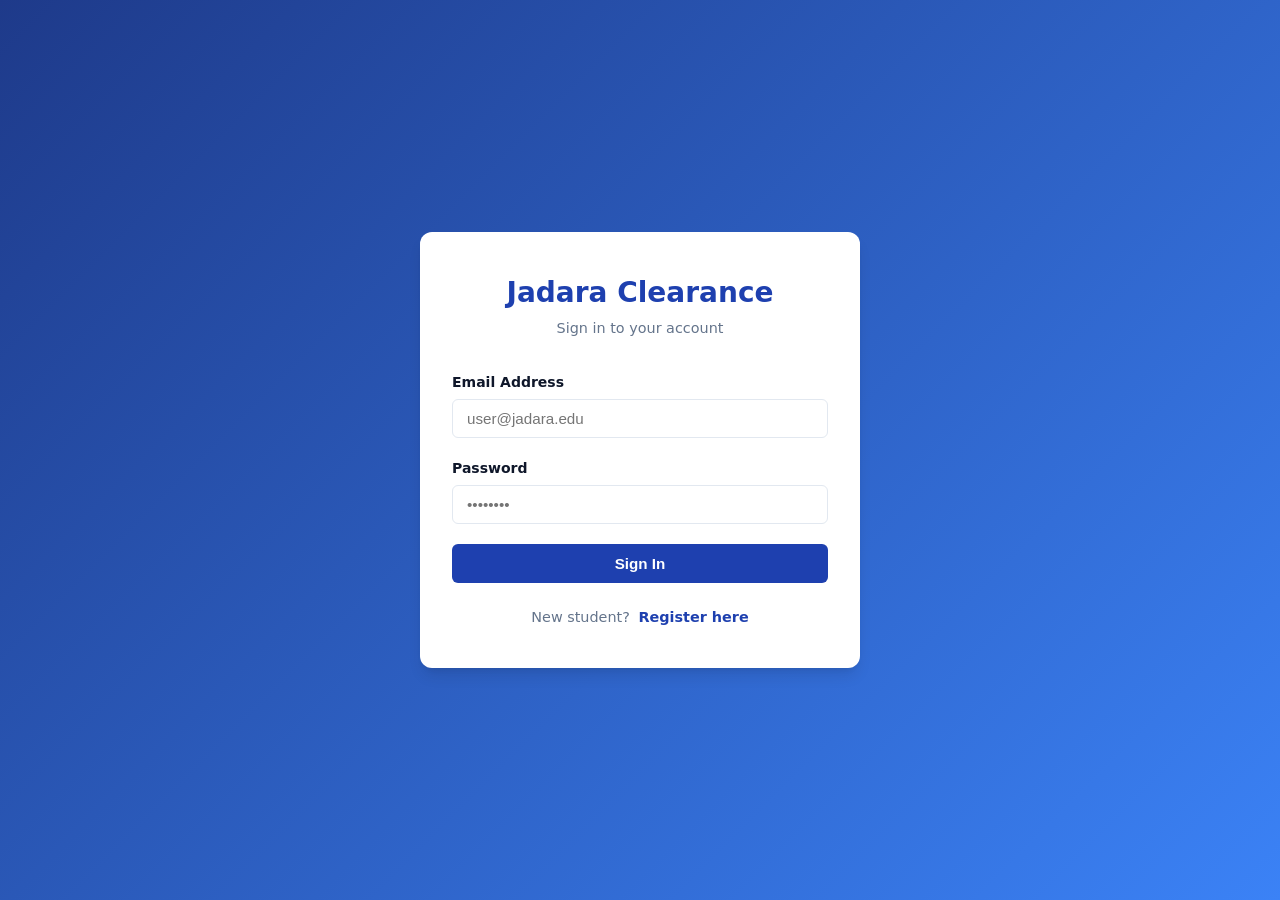
==== frontend/admin-audit.html @ dbe35f6b "Initial commit - Jadara Clearance System ASP.NET Core API & Frontend" ====
<!DOCTYPE html>
<html lang="en">
<head>
    <meta charset="UTF-8">
    <meta name="viewport" content="width=device-width, initial-scale=1.0">
    <title>Audit Logs — Jadara Clearance System</title>
    <link rel="stylesheet" href="css/style.css">
</head>
<body>
    <!-- Navbar -->
    <header class="navbar">
        <a href="admin-audit.html" class="navbar-brand">
            🛡️ Jadara Clearance System
        </a>
        <div class="navbar-user">
            <div class="user-info">
                <div id="userName" class="user-name">Loading...</div>
                <div class="user-role">System Administrator</div>
            </div>
            <button id="logoutBtn" class="btn btn-outline btn-sm">Logout</button>
        </div>
    </header>

    <!-- Main Content -->
    <main class="container">
        <div style="margin-bottom: 1.5rem;">
            <h1 style="font-size: 1.5rem; font-weight: 700;">System Audit Logs</h1>
            <p style="color: var(--color-text-muted); font-size: 0.9rem;">Track all system actions, approvals, and clearance events</p>
        </div>

        <!-- Filter Bar -->
        <form id="filterForm" class="filter-bar">
            <div class="filter-group">
                <label for="requestIdFilter">Request ID</label>
                <input type="number" id="requestIdFilter" class="form-control" placeholder="e.g. 101">
            </div>

            <div class="filter-group">
                <label for="userIdFilter">User ID</label>
                <input type="number" id="userIdFilter" class="form-control" placeholder="e.g. 5">
            </div>

            <div class="filter-group">
                <label for="fromDateFilter">From Date</label>
                <input type="date" id="fromDateFilter" class="form-control">
            </div>

            <div class="filter-group">
                <label for="toDateFilter">To Date</label>
                <input type="date" id="toDateFilter" class="form-control">
            </div>

            <div style="display: flex; gap: 0.5rem;">
                <button type="submit" class="btn btn-primary btn-sm">Apply Filters</button>
                <button type="button" id="resetFiltersBtn" class="btn btn-outline btn-sm">Reset</button>
            </div>
        </form>

        <!-- Audit Table -->
        <div class="card">
            <div class="table-responsive">
                <table class="table">
                    <thead>
                        <tr>
                            <th>Timestamp</th>
                            <th>Action Type</th>
                            <th>Description</th>
                            <th>Acted By User</th>
                            <th>Request ID</th>
                        </tr>
                    </thead>
                    <tbody id="auditTableBody">
                        <!-- Populated by JS -->
                    </tbody>
                </table>
            </div>

            <div id="emptyState" style="display: none; text-align: center; padding: 3rem 1rem;">
                <h3 style="color: var(--color-text-muted); font-size: 1.1rem; font-weight: 500;">No Audit Logs Found</h3>
                <p style="color: var(--color-text-muted); font-size: 0.85rem; margin-top: 0.25rem;">Try adjusting your search criteria or resetting filters.</p>
            </div>

            <!-- Pagination -->
            <div class="pagination">
                <div id="pageIndicator" class="pagination-info">Page 1</div>
                <div class="pagination-controls">
                    <button id="prevPageBtn" class="btn btn-outline btn-sm" disabled>Previous</button>
                    <button id="nextPageBtn" class="btn btn-outline btn-sm">Next</button>
                </div>
            </div>
        </div>
    </main>

    <!-- Scripts -->
    <script src="js/config.js"></script>
    <script src="js/api.js"></script>
    <script src="js/guard.js"></script>
    <script src="js/admin.js"></script>
</body>
</html>
---- frontend/css/style.css ----
/* ==========================================================================
   Jadara Clearance System — Design System & Stylesheet
   ========================================================================== */

:root {
    --color-primary: #1e40af;
    --color-primary-hover: #1d4ed8;
    --color-primary-light: #eff6ff;
    --color-secondary: #475569;
    --color-secondary-hover: #334155;
    
    --color-success: #15803d;
    --color-success-bg: #f0fdf4;
    --color-warning: #b45309;
    --color-warning-bg: #fffbeb;
    --color-danger: #b91c1c;
    --color-danger-bg: #fef2f2;
    --color-info: #0284c7;
    --color-info-bg: #f0f9ff;

    --color-bg: #f8fafc;
    --color-surface: #ffffff;
    --color-border: #e2e8f0;
    --color-text-main: #0f172a;
    --color-text-muted: #64748b;

    --radius-sm: 0.375rem;
    --radius-md: 0.5rem;
    --radius-lg: 0.75rem;
    --shadow-sm: 0 1px 2px 0 rgb(0 0 0 / 0.05);
    --shadow-md: 0 4px 6px -1px rgb(0 0 0 / 0.1), 0 2px 4px -2px rgb(0 0 0 / 0.1);
    --shadow-lg: 0 10px 15px -3px rgb(0 0 0 / 0.1), 0 4px 6px -4px rgb(0 0 0 / 0.1);

    --font-family: system-ui, -apple-system, BlinkMacSystemFont, 'Segoe UI', Roboto, Oxygen, Ubuntu, Cantarell, sans-serif;
}

* {
    box-sizing: border-box;
    margin: 0;
    padding: 0;
}

body {
    font-family: var(--font-family);
    background-color: var(--color-bg);
    color: var(--color-text-main);
    line-height: 1.5;
    min-height: 100vh;
    display: flex;
    flex-direction: column;
}

/* Header & Navbar */
.navbar {
    background-color: var(--color-surface);
    border-bottom: 1px solid var(--color-border);
    padding: 1rem 2rem;
    display: flex;
    justify-content: space-between;
    align-items: center;
    box-shadow: var(--shadow-sm);
}

.navbar-brand {
    font-size: 1.25rem;
    font-weight: 700;
    color: var(--color-primary);
    display: flex;
    align-items: center;
    gap: 0.5rem;
    text-decoration: none;
}

.navbar-user {
    display: flex;
    align-items: center;
    gap: 1rem;
}

.user-info {
    text-align: right;
}

.user-name {
    font-weight: 600;
    font-size: 0.95rem;
}

.user-role {
    font-size: 0.8rem;
    color: var(--color-text-muted);
}

/* Layout Container */
.container {
    width: 100%;
    max-width: 1200px;
    margin: 2rem auto;
    padding: 0 1rem;
    flex: 1;
}

/* Auth Center Container */
.auth-wrapper {
    min-height: 100vh;
    display: flex;
    align-items: center;
    justify-content: center;
    padding: 1.5rem;
    background: linear-gradient(135deg, #1e3a8a 0%, #3b82f6 100%);
}

.auth-card {
    background: var(--color-surface);
    border-radius: var(--radius-lg);
    box-shadow: var(--shadow-lg);
    width: 100%;
    max-width: 440px;
    padding: 2.5rem 2rem;
}

.auth-header {
    text-align: center;
    margin-bottom: 2rem;
}

.auth-header h1 {
    font-size: 1.75rem;
    color: var(--color-primary);
    font-weight: 700;
}

.auth-header p {
    color: var(--color-text-muted);
    font-size: 0.9rem;
    margin-top: 0.25rem;
}

/* Card */
.card {
    background: var(--color-surface);
    border: 1px solid var(--color-border);
    border-radius: var(--radius-md);
    box-shadow: var(--shadow-sm);
    padding: 1.5rem;
    margin-bottom: 1.5rem;
}

.card-title {
    font-size: 1.15rem;
    font-weight: 600;
    margin-bottom: 1rem;
    color: var(--color-text-main);
    display: flex;
    justify-content: space-between;
    align-items: center;
}

/* Forms */
.form-group {
    margin-bottom: 1.25rem;
}

.form-group label {
    display: block;
    font-size: 0.875rem;
    font-weight: 600;
    margin-bottom: 0.375rem;
    color: var(--color-text-main);
}

.form-control {
    width: 100%;
    padding: 0.625rem 0.875rem;
    font-size: 0.95rem;
    border: 1px solid var(--color-border);
    border-radius: var(--radius-sm);
    background-color: var(--color-surface);
    transition: border-color 0.2s, box-shadow 0.2s;
}

.form-control:focus {
    outline: none;
    border-color: var(--color-primary);
    box-shadow: 0 0 0 3px rgba(30, 64, 175, 0.15);
}

.invalid-feedback {
    color: var(--color-danger);
    font-size: 0.8rem;
    margin-top: 0.25rem;
    display: none;
}

.form-control.is-invalid {
    border-color: var(--color-danger);
}

.form-control.is-invalid + .invalid-feedback {
    display: block;
}

/* Buttons */
.btn {
    display: inline-flex;
    align-items: center;
    justify-content: center;
    padding: 0.625rem 1.25rem;
    font-size: 0.95rem;
    font-weight: 600;
    border-radius: var(--radius-sm);
    border: 1px solid transparent;
    cursor: pointer;
    transition: all 0.2s ease-in-out;
    text-decoration: none;
    gap: 0.5rem;
}

.btn:disabled {
    opacity: 0.6;
    cursor: not-allowed;
}

.btn-primary {
    background-color: var(--color-primary);
    color: #ffffff;
}

.btn-primary:hover:not(:disabled) {
    background-color: var(--color-primary-hover);
}

.btn-secondary {
    background-color: var(--color-secondary);
    color: #ffffff;
}

.btn-secondary:hover:not(:disabled) {
    background-color: var(--color-secondary-hover);
}

.btn-danger {
    background-color: var(--color-danger);
    color: #ffffff;
}

.btn-danger:hover:not(:disabled) {
    background-color: #991b1b;
}

.btn-success {
    background-color: var(--color-success);
    color: #ffffff;
}

.btn-success:hover:not(:disabled) {
    background-color: #166534;
}

.btn-outline {
    background-color: transparent;
    border-color: var(--color-border);
    color: var(--color-text-main);
}

.btn-outline:hover:not(:disabled) {
    background-color: var(--color-bg);
}

.btn-block {
    width: 100%;
}

.btn-sm {
    padding: 0.375rem 0.75rem;
    font-size: 0.85rem;
}

/* Badges */
.badge {
    display: inline-block;
    padding: 0.25rem 0.75rem;
    font-size: 0.75rem;
    font-weight: 700;
    border-radius: 9999px;
    text-transform: uppercase;
    letter-spacing: 0.05em;
}

.badge-pending, .badge-warning {
    background-color: var(--color-warning-bg);
    color: var(--color-warning);
    border: 1px solid #fde68a;
}

.badge-completed, .badge-approved, .badge-success {
    background-color: var(--color-success-bg);
    color: var(--color-success);
    border: 1px solid #bbf7d0;
}

.badge-rejected, .badge-danger {
    background-color: var(--color-danger-bg);
    color: var(--color-danger);
    border: 1px solid #fecaca;
}

/* Alert Boxes */
.alert {
    padding: 0.875rem 1rem;
    border-radius: var(--radius-sm);
    margin-bottom: 1rem;
    font-size: 0.9rem;
    display: none;
}

.alert-danger {
    background-color: var(--color-danger-bg);
    color: var(--color-danger);
    border: 1px solid #fecaca;
}

.alert-success {
    background-color: var(--color-success-bg);
    color: var(--color-success);
    border: 1px solid #bbf7d0;
}

.alert-info {
    background-color: var(--color-info-bg);
    color: var(--color-info);
    border: 1px solid #bae6fd;
}

/* Table */
.table-responsive {
    width: 100%;
    overflow-x: auto;
}

.table {
    width: 100%;
    border-collapse: collapse;
    margin-top: 0.5rem;
    font-size: 0.9rem;
}

.table th, .table td {
    padding: 0.75rem 1rem;
    text-align: left;
    border-bottom: 1px solid var(--color-border);
}

.table th {
    background-color: var(--color-bg);
    font-weight: 600;
    color: var(--color-text-muted);
}

.table tbody tr:hover {
    background-color: #f1f5f9;
}

/* Progress Stepper */
.stepper {
    display: flex;
    flex-direction: column;
    gap: 1rem;
    margin-top: 1rem;
}

.step-card {
    display: flex;
    align-items: center;
    justify-content: space-between;
    padding: 1rem 1.25rem;
    background: var(--color-surface);
    border: 1px solid var(--color-border);
    border-radius: var(--radius-sm);
    box-shadow: var(--shadow-sm);
}

.step-info {
    display: flex;
    flex-direction: column;
}

.step-dept {
    font-weight: 700;
    font-size: 1rem;
}

.step-meta {
    font-size: 0.8rem;
    color: var(--color-text-muted);
    margin-top: 0.25rem;
}

/* Modal */
.modal-backdrop {
    position: fixed;
    top: 0;
    left: 0;
    width: 100vw;
    height: 100vh;
    background: rgba(15, 23, 42, 0.5);
    display: none;
    align-items: center;
    justify-content: center;
    z-index: 1000;
}

.modal-backdrop.active {
    display: flex;
}

.modal-content {
    background: var(--color-surface);
    border-radius: var(--radius-md);
    box-shadow: var(--shadow-lg);
    width: 100%;
    max-width: 500px;
    padding: 1.5rem;
    position: relative;
}

.modal-header {
    display: flex;
    justify-content: space-between;
    align-items: center;
    margin-bottom: 1rem;
    border-bottom: 1px solid var(--color-border);
    padding-bottom: 0.75rem;
}

.modal-title {
    font-size: 1.15rem;
    font-weight: 700;
}

.modal-close {
    background: none;
    border: none;
    font-size: 1.5rem;
    cursor: pointer;
    color: var(--color-text-muted);
}

.modal-footer {
    display: flex;
    justify-content: flex-end;
    gap: 0.75rem;
    margin-top: 1.5rem;
    padding-top: 0.75rem;
    border-top: 1px solid var(--color-border);
}

/* Toast */
.toast-container {
    position: fixed;
    bottom: 1.5rem;
    right: 1.5rem;
    z-index: 1100;
    display: flex;
    flex-direction: column;
    gap: 0.5rem;
}

.toast {
    background: var(--color-text-main);
    color: #ffffff;
    padding: 0.75rem 1.25rem;
    border-radius: var(--radius-sm);
    box-shadow: var(--shadow-md);
    font-size: 0.9rem;
    animation: fadeIn 0.3s ease;
}

/* Filter Bar */
.filter-bar {
    display: flex;
    flex-wrap: wrap;
    gap: 1rem;
    align-items: flex-end;
    margin-bottom: 1.5rem;
    background: var(--color-surface);
    padding: 1rem;
    border: 1px solid var(--color-border);
    border-radius: var(--radius-md);
}

.filter-group {
    flex: 1;
    min-width: 150px;
}

.filter-group label {
    font-size: 0.8rem;
    font-weight: 600;
    display: block;
    margin-bottom: 0.25rem;
}

/* Pagination */
.pagination {
    display: flex;
    justify-content: space-between;
    align-items: center;
    margin-top: 1.5rem;
}

.pagination-info {
    font-size: 0.875rem;
    color: var(--color-text-muted);
}

.pagination-controls {
    display: flex;
    gap: 0.5rem;
}

/* Loading Spinner */
.spinner {
    width: 1rem;
    height: 1rem;
    border: 2px solid rgba(255, 255, 255, 0.3);
    border-radius: 50%;
    border-top-color: #ffffff;
    animation: spin 0.8s linear infinite;
}

@keyframes spin {
    to { transform: rotate(360deg); }
}

@keyframes fadeIn {
    from { opacity: 0; transform: translateY(10px); }
    to { opacity: 1; transform: translateY(0); }
}

/* Responsive Media Queries */
@media (max-width: 768px) {
    .navbar {
        padding: 1rem;
        flex-direction: column;
        gap: 0.75rem;
        text-align: center;
    }
    .user-info {
        text-align: center;
    }
    .filter-bar {
        flex-direction: column;
        align-items: stretch;
    }
    .table-responsive {
        border: 0;
    }
}
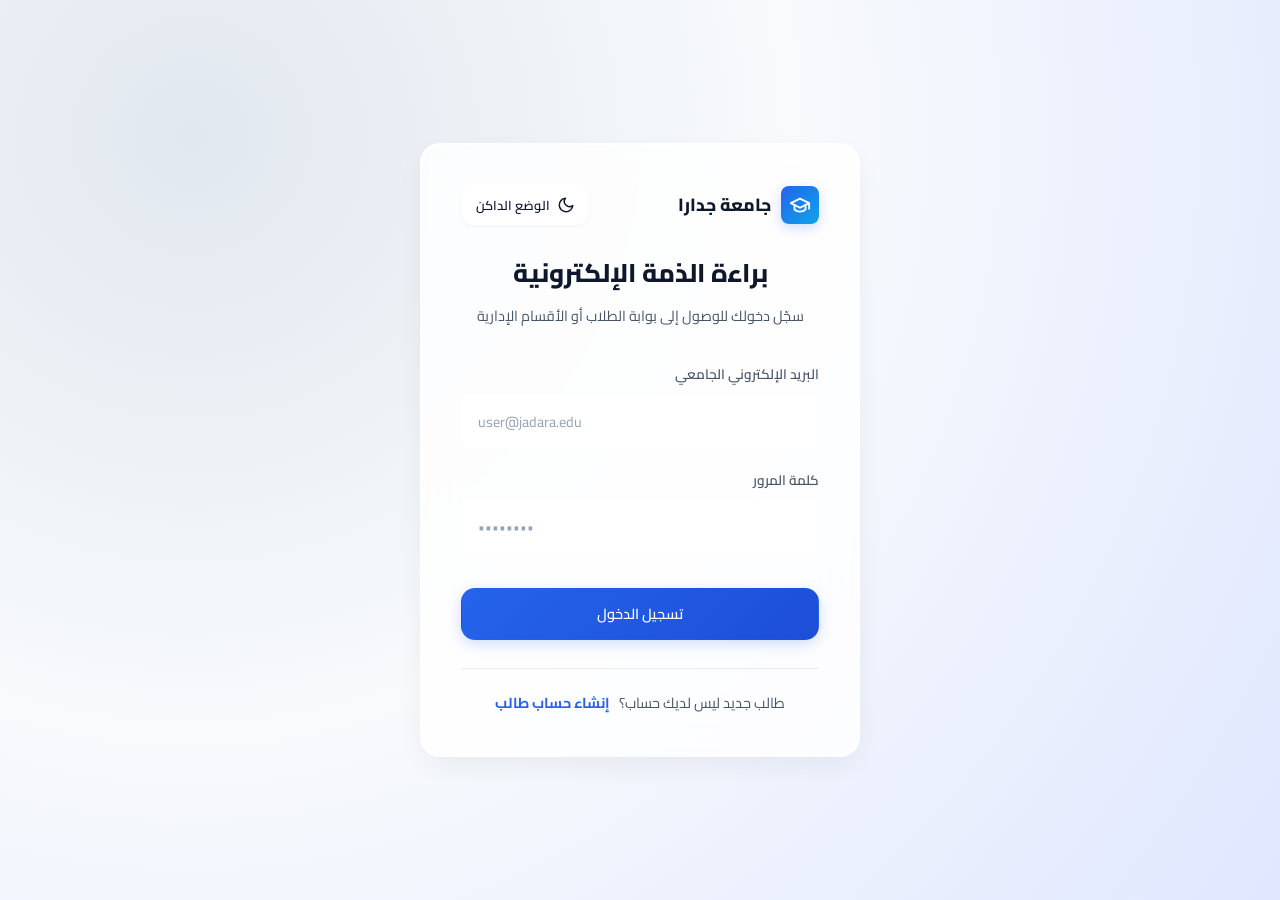
==== commit 1e710d73: "Implement enterprise security hardening, Rate Limiting, OWASP headers, and Glassmorphic UI Design Sy" ====
--- a/frontend/admin-audit.html
+++ b/frontend/admin-audit.html
@@ -1,95 +1,185 @@
 <!DOCTYPE html>
-<html lang="en">
+<html lang="ar" dir="rtl">
 <head>
     <meta charset="UTF-8">
     <meta name="viewport" content="width=device-width, initial-scale=1.0">
-    <title>Audit Logs — Jadara Clearance System</title>
+    <title>لوحة التحكم والرقابة — نظام براءة الذمة | جامعة جدارا</title>
     <link rel="stylesheet" href="css/style.css">
+    <script src="js/theme.js"></script>
 </head>
 <body>
     <!-- Navbar -->
     <header class="navbar">
         <a href="admin-audit.html" class="navbar-brand">
-            🛡️ Jadara Clearance System
+            <div class="brand-icon">
+                <svg width="22" height="22" viewBox="0 0 24 24" fill="none" stroke="currentColor" stroke-width="2" stroke-linecap="round" stroke-linejoin="round">
+                    <path d="M12 22s8-4 8-10V5l-8-3-8 3v7c0 6 8 10 8 10z"></path>
+                </svg>
+            </div>
+            <span>لوحة الرقابة والتدقيق الأمني — جامعة جدارا</span>
         </a>
-        <div class="navbar-user">
-            <div class="user-info">
-                <div id="userName" class="user-name">Loading...</div>
-                <div class="user-role">System Administrator</div>
+        
+        <div class="user-info-bar">
+            <button type="button" class="theme-toggle-btn" onclick="window.toggleTheme()">
+                <!-- Populated by theme.js -->
+            </button>
+            <div class="user-details">
+                <span class="user-name" id="userName">جاري التحميل...</span>
+                <span class="user-role" id="userRole">مسؤول النظام (Admin)</span>
             </div>
-            <button id="logoutBtn" class="btn btn-outline btn-sm">Logout</button>
+            <button id="logoutBtn" class="btn btn-outline" style="padding: 0.45rem 0.9rem; font-size: 0.85rem;">
+                تسجيل الخروج
+            </button>
         </div>
     </header>
 
-    <!-- Main Content -->
-    <main class="container">
-        <div style="margin-bottom: 1.5rem;">
-            <h1 style="font-size: 1.5rem; font-weight: 700;">System Audit Logs</h1>
-            <p style="color: var(--color-text-muted); font-size: 0.9rem;">Track all system actions, approvals, and clearance events</p>
-        </div>
+    <!-- Layout -->
+    <div class="app-layout">
+        <!-- Sidebar Navigation -->
+        <aside class="sidebar">
+            <ul class="nav-list">
+                <li>
+                    <a class="nav-link active" href="admin-audit.html">
+                        <svg width="18" height="18" viewBox="0 0 24 24" fill="none" stroke="currentColor" stroke-width="2" stroke-linecap="round" stroke-linejoin="round">
+                            <line x1="18" y1="20" x2="18" y2="10"></line>
+                            <line x1="12" y1="20" x2="12" y2="4"></line>
+                            <line x1="6" y1="20" x2="6" y2="14"></line>
+                        </svg>
+                        سجلات التدقيق (Audit Logs)
+                    </a>
+                </li>
+                <li>
+                    <a class="nav-link" href="officer-dashboard.html">
+                        <svg width="18" height="18" viewBox="0 0 24 24" fill="none" stroke="currentColor" stroke-width="2" stroke-linecap="round" stroke-linejoin="round">
+                            <path d="M17 21v-2a4 4 0 0 0-4-4H5a4 4 0 0 0-4 4v2"></path>
+                            <circle cx="9" cy="7" r="4"></circle>
+                            <path d="M23 21v-2a4 4 0 0 0-3-3.87"></path>
+                            <path d="M16 3.13a4 4 0 0 1 0 7.75"></path>
+                        </svg>
+                        لوحة موظفي الأقسام
+                    </a>
+                </li>
+                <li>
+                    <a class="nav-link" href="student-dashboard.html">
+                        <svg width="18" height="18" viewBox="0 0 24 24" fill="none" stroke="currentColor" stroke-width="2" stroke-linecap="round" stroke-linejoin="round">
+                            <path d="M22 10v6M2 10l10-5 10 5-10 5z"></path>
+                            <path d="M6 12v5c3 3 9 3 12 0v-5"></path>
+                        </svg>
+                        معاينة بوابة الطلبة
+                    </a>
+                </li>
+            </ul>
+        </aside>
 
-        <!-- Filter Bar -->
-        <form id="filterForm" class="filter-bar">
-            <div class="filter-group">
-                <label for="requestIdFilter">Request ID</label>
-                <input type="number" id="requestIdFilter" class="form-control" placeholder="e.g. 101">
+        <!-- Main Content -->
+        <main class="main-content">
+            <div style="display: flex; justify-content: space-between; align-items: center; margin-bottom: 1.75rem; flex-wrap: wrap; gap: 1rem;">
+                <div>
+                    <h1 style="font-size: 1.85rem; font-weight: 800; color: var(--text-main); margin-bottom: 0.35rem;">
+                        سجلات التدقيق والنشاطات الأمنية
+                    </h1>
+                    <p style="color: var(--text-muted); font-size: 0.95rem;">
+                        رصد كافة العمليات الحساسة (إنشاء الطلبات، اعتمادات الأقسام، الرفض، وتعديل الغرامات) بصورة غير قابلة للتعديل
+                    </p>
+                </div>
             </div>
 
-            <div class="filter-group">
-                <label for="userIdFilter">User ID</label>
-                <input type="number" id="userIdFilter" class="form-control" placeholder="e.g. 5">
+            <!-- KPI Metric Cards -->
+            <div style="display: grid; grid-template-columns: repeat(auto-fit, minmax(220px, 1fr)); gap: 1.25rem; margin-bottom: 1.75rem;">
+                <div class="card" style="margin-bottom: 0;">
+                    <div class="card-subtitle" style="margin-bottom: 0.45rem;">الطلبات النشطة في النظام</div>
+                    <div style="font-size: 1.6rem; font-weight: 800; color: var(--text-main);" id="kpiActiveRequests">مباشر</div>
+                </div>
+                <div class="card" style="margin-bottom: 0;">
+                    <div class="card-subtitle" style="margin-bottom: 0.45rem;">حالة الأمان والحماية (OWASP)</div>
+                    <div style="font-size: 1.2rem; font-weight: 800; color: var(--success-text);">✓ مؤمن ومشفر</div>
+                </div>
+                <div class="card" style="margin-bottom: 0;">
+                    <div class="card-subtitle" style="margin-bottom: 0.45rem;">التحكم بالمعدل (Rate Limiting)</div>
+                    <div style="font-size: 1.2rem; font-weight: 800; color: var(--primary);">مفعّل (15 req/min)</div>
+                </div>
             </div>
 
-            <div class="filter-group">
-                <label for="fromDateFilter">From Date</label>
-                <input type="date" id="fromDateFilter" class="form-control">
+            <!-- Audit Filter Form -->
+            <div class="card">
+                <div class="card-title" style="margin-bottom: 1.25rem;">تصفية وبحث السجلات</div>
+                <form id="filterForm" action="javascript:void(0);" onsubmit="return false;" style="display: grid; grid-template-columns: repeat(auto-fit, minmax(180px, 1fr)); gap: 1rem; align-items: flex-end;">
+                    <div class="form-group" style="margin-bottom: 0;">
+                        <label for="requestIdFilter">رقم المعاملة (Request ID)</label>
+                        <input type="number" id="requestIdFilter" class="form-control" placeholder="مثال: 1">
+                    </div>
+                    <div class="form-group" style="margin-bottom: 0;">
+                        <label for="userIdFilter">رقم المنفذ (User ID)</label>
+                        <input type="number" id="userIdFilter" class="form-control" placeholder="مثال: 2">
+                    </div>
+                    <div class="form-group" style="margin-bottom: 0;">
+                        <label for="fromDateFilter">من تاريخ</label>
+                        <input type="date" id="fromDateFilter" class="form-control">
+                    </div>
+                    <div class="form-group" style="margin-bottom: 0;">
+                        <label for="toDateFilter">إلى تاريخ</label>
+                        <input type="date" id="toDateFilter" class="form-control">
+                    </div>
+                    <div style="display: flex; gap: 0.5rem;">
+                        <button type="submit" class="btn btn-primary" style="flex: 1;">تطبيق</button>
+                        <button type="button" id="resetFiltersBtn" class="btn btn-outline">إلغاء</button>
+                    </div>
+                </form>
             </div>
 
-            <div class="filter-group">
-                <label for="toDateFilter">To Date</label>
-                <input type="date" id="toDateFilter" class="form-control">
-            </div>
+            <!-- Audit Data Table -->
+            <div class="card">
+                <div class="card-header">
+                    <div class="card-title">سجل العمليات التاريخية</div>
+                </div>
 
-            <div style="display: flex; gap: 0.5rem;">
-                <button type="submit" class="btn btn-primary btn-sm">Apply Filters</button>
-                <button type="button" id="resetFiltersBtn" class="btn btn-outline btn-sm">Reset</button>
-            </div>
-        </form>
+                <div class="table-wrapper">
+                    <table class="data-table">
+                        <thead>
+                            <tr>
+                                <th>التوقيت (UTC)</th>
+                                <th>نوع العملية</th>
+                                <th>بيان العملية</th>
+                                <th>المنفّذ</th>
+                                <th>رقم المعاملة</th>
+                            </tr>
+                        </thead>
+                        <tbody id="auditTableBody">
+                            <!-- Populated dynamically by admin.js -->
+                        </tbody>
+                    </table>
+                </div>
 
-        <!-- Audit Table -->
-        <div class="card">
-            <div class="table-responsive">
-                <table class="table">
-                    <thead>
-                        <tr>
-                            <th>Timestamp</th>
-                            <th>Action Type</th>
-                            <th>Description</th>
-                            <th>Acted By User</th>
-                            <th>Request ID</th>
-                        </tr>
-                    </thead>
-                    <tbody id="auditTableBody">
-                        <!-- Populated by JS -->
-                    </tbody>
-                </table>
-            </div>
+                <div id="emptyState" style="display: none; text-align: center; padding: 3rem 1rem;">
+                    <h3 style="color: var(--text-muted); font-size: 1.1rem; font-weight: 600;">لم يتم العثور على سجلات مطابقة</h3>
+                    <p style="color: var(--text-subtle); font-size: 0.85rem; margin-top: 0.25rem;">جرّب تعديل خيارات التصفية أو إعادتها للوضع الافتراضي.</p>
+                </div>
 
-            <div id="emptyState" style="display: none; text-align: center; padding: 3rem 1rem;">
-                <h3 style="color: var(--color-text-muted); font-size: 1.1rem; font-weight: 500;">No Audit Logs Found</h3>
-                <p style="color: var(--color-text-muted); font-size: 0.85rem; margin-top: 0.25rem;">Try adjusting your search criteria or resetting filters.</p>
-            </div>
-
-            <!-- Pagination -->
-            <div class="pagination">
-                <div id="pageIndicator" class="pagination-info">Page 1</div>
-                <div class="pagination-controls">
-                    <button id="prevPageBtn" class="btn btn-outline btn-sm" disabled>Previous</button>
-                    <button id="nextPageBtn" class="btn btn-outline btn-sm">Next</button>
+                <!-- Pagination -->
+                <div style="display: flex; justify-content: space-between; align-items: center; margin-top: 1.5rem; padding-top: 1rem; border-top: 1px solid var(--glass-border-subtle);">
+                    <div id="pageIndicator" style="font-size: 0.85rem; font-weight: 700; color: var(--text-muted);">صفحة 1</div>
+                    <div style="display: flex; gap: 0.5rem;">
+                        <button id="prevPageBtn" class="btn btn-outline" style="padding: 0.45rem 0.85rem; font-size: 0.85rem;" disabled>السابق</button>
+                        <button id="nextPageBtn" class="btn btn-outline" style="padding: 0.45rem 0.85rem; font-size: 0.85rem;">التالي</button>
+                    </div>
                 </div>
             </div>
+        </main>
+    </div>
+
+    <!-- Animated Status Matrix Bar -->
+    <footer class="animated-matrix-bar">
+        <div class="dot-matrix-container">
+            <span class="engine-status-text">نظام الرقابة والتدقيق الأمني متصل</span>
+            <div class="matrix-dot"></div>
+            <div class="matrix-dot"></div>
+            <div class="matrix-dot"></div>
+            <div class="matrix-dot"></div>
         </div>
-    </main>
+        <div style="font-size: 0.78rem; color: var(--text-subtle);">
+            جامعة جدارا © 2026 — التدقيق والامتثال الإداري
+        </div>
+    </footer>
 
     <!-- Scripts -->
     <script src="js/config.js"></script>
--- a/frontend/css/style.css
+++ b/frontend/css/style.css
@@ -1,122 +1,660 @@
 /* ==========================================================================
-   Jadara Clearance System — Design System & Stylesheet
+   JADARA CLEARANCE SYSTEM — ENTERPRISE DESIGN SYSTEM (نظام براءة الذمة المركزية)
+   Version: 3.0.0 (Production-Ready, Soft Glassmorphism, Dark/Light Mode)
    ========================================================================== */
 
+/* 1. TYPOGRAPHY & EXTERNAL FONTS */
+@import url('https://fonts.googleapis.com/css2?family=Cairo:wght@400;500;600;700;800&family=Inter:wght@400;500;600;700&display=swap');
+
+/* 2. DESIGN TOKENS & THEMING (CSS VARIABLES) */
 :root {
-    --color-primary: #1e40af;
-    --color-primary-hover: #1d4ed8;
-    --color-primary-light: #eff6ff;
-    --color-secondary: #475569;
-    --color-secondary-hover: #334155;
+    /* Color Palette - Light Mode */
+    --primary: #2563eb;
+    --primary-hover: #1d4ed8;
+    --primary-glow: rgba(37, 99, 235, 0.22);
+    --primary-surface: rgba(37, 99, 235, 0.06);
     
-    --color-success: #15803d;
-    --color-success-bg: #f0fdf4;
-    --color-warning: #b45309;
-    --color-warning-bg: #fffbeb;
-    --color-danger: #b91c1c;
-    --color-danger-bg: #fef2f2;
-    --color-info: #0284c7;
-    --color-info-bg: #f0f9ff;
-
-    --color-bg: #f8fafc;
-    --color-surface: #ffffff;
-    --color-border: #e2e8f0;
-    --color-text-main: #0f172a;
-    --color-text-muted: #64748b;
-
-    --radius-sm: 0.375rem;
-    --radius-md: 0.5rem;
-    --radius-lg: 0.75rem;
-    --shadow-sm: 0 1px 2px 0 rgb(0 0 0 / 0.05);
-    --shadow-md: 0 4px 6px -1px rgb(0 0 0 / 0.1), 0 2px 4px -2px rgb(0 0 0 / 0.1);
-    --shadow-lg: 0 10px 15px -3px rgb(0 0 0 / 0.1), 0 4px 6px -4px rgb(0 0 0 / 0.1);
-
-    --font-family: system-ui, -apple-system, BlinkMacSystemFont, 'Segoe UI', Roboto, Oxygen, Ubuntu, Cantarell, sans-serif;
-}
-
-* {
+    --secondary: #0ea5e9;
+    --secondary-hover: #0284c7;
+
+    /* Neutrals & Surfaces */
+    --bg-base: #f8fafc;
+    --bg-gradient: radial-gradient(circle at 15% 15%, #e2e8f0 0%, #f8fafc 45%, #e0e7ff 100%);
+    --glass-bg: rgba(255, 255, 255, 0.78);
+    --glass-card: rgba(255, 255, 255, 0.82);
+    --glass-card-hover: rgba(255, 255, 255, 0.94);
+    --glass-border: rgba(255, 255, 255, 0.95);
+    --glass-border-subtle: rgba(203, 213, 225, 0.45);
+    
+    /* Typography Colors */
+    --text-main: #0f172a;
+    --text-muted: #475569;
+    --text-subtle: #94a3b8;
+    
+    /* Semantic Badges & States */
+    --success-bg: rgba(16, 185, 129, 0.12);
+    --success-text: #059669;
+    --success-border: rgba(16, 185, 129, 0.3);
+
+    --danger-bg: rgba(239, 68, 68, 0.12);
+    --danger-text: #dc2626;
+    --danger-border: rgba(239, 68, 68, 0.3);
+
+    --warning-bg: rgba(245, 158, 11, 0.12);
+    --warning-text: #d97706;
+    --warning-border: rgba(245, 158, 11, 0.3);
+
+    /* Elevations & Shadows */
+    --shadow-sm: 0 2px 4px rgba(15, 23, 42, 0.04);
+    --shadow-glass: 0 10px 30px -5px rgba(15, 23, 42, 0.07), 0 0 0 1px rgba(255, 255, 255, 0.6) inset;
+    --shadow-lg: 0 20px 35px -10px rgba(15, 23, 42, 0.12);
+
+    /* Dimensions */
+    --radius-sm: 8px;
+    --radius-md: 14px;
+    --radius-lg: 20px;
+    --sidebar-width: 270px;
+    --glass-blur: blur(16px);
+}
+
+/* Dark Mode Tokens */
+[data-theme="dark"] {
+    --primary: #3b82f6;
+    --primary-hover: #60a5fa;
+    --primary-glow: rgba(59, 130, 246, 0.35);
+    --primary-surface: rgba(59, 130, 246, 0.12);
+
+    --secondary: #38bdf8;
+    --secondary-hover: #7dd3fc;
+
+    /* Dark Neutrals & Surfaces */
+    --bg-base: #090d16;
+    --bg-gradient: radial-gradient(circle at 10% 10%, #172554 0%, #090d16 50%, #030712 100%);
+    --glass-bg: rgba(15, 23, 42, 0.82);
+    --glass-card: rgba(17, 24, 39, 0.78);
+    --glass-card-hover: rgba(30, 41, 59, 0.88);
+    --glass-border: rgba(255, 255, 255, 0.12);
+    --glass-border-subtle: rgba(255, 255, 255, 0.06);
+
+    /* Dark Typography */
+    --text-main: #f8fafc;
+    --text-muted: #cbd5e1;
+    --text-subtle: #64748b;
+
+    /* Dark Semantic States */
+    --success-bg: rgba(16, 185, 129, 0.18);
+    --success-text: #34d399;
+    --success-border: rgba(16, 185, 129, 0.35);
+
+    --danger-bg: rgba(239, 68, 68, 0.18);
+    --danger-text: #f87171;
+    --danger-border: rgba(239, 68, 68, 0.35);
+
+    --warning-bg: rgba(245, 158, 11, 0.18);
+    --warning-text: #fbbf24;
+    --warning-border: rgba(245, 158, 11, 0.35);
+
+    /* Dark Shadows */
+    --shadow-sm: 0 2px 4px rgba(0, 0, 0, 0.4);
+    --shadow-glass: 0 12px 36px -4px rgba(0, 0, 0, 0.5), 0 0 0 1px rgba(255, 255, 255, 0.08) inset;
+    --shadow-lg: 0 25px 45px -12px rgba(0, 0, 0, 0.7);
+}
+
+/* 3. BASE RESET & ACCESSIBILITY */
+*, *::before, *::after {
     box-sizing: border-box;
     margin: 0;
     padding: 0;
 }
 
+html {
+    font-size: 16px;
+    scroll-behavior: smooth;
+}
+
 body {
-    font-family: var(--font-family);
-    background-color: var(--color-bg);
-    color: var(--color-text-main);
-    line-height: 1.5;
+    background: var(--bg-base);
+    background-image: var(--bg-gradient);
+    background-attachment: fixed;
+    color: var(--text-main);
+    font-family: 'Cairo', 'Inter', system-ui, -apple-system, sans-serif;
     min-height: 100vh;
     display: flex;
     flex-direction: column;
-}
-
-/* Header & Navbar */
+    direction: rtl; /* Arabic-first university system */
+    text-align: right;
+    -webkit-font-smoothing: antialiased;
+    -moz-osx-font-smoothing: grayscale;
+    transition: background-color 0.3s ease, color 0.3s ease;
+}
+
+/* Focus states for keyboard navigation */
+a:focus-visible, button:focus-visible, input:focus-visible, select:focus-visible {
+    outline: 2px solid var(--primary);
+    outline-offset: 3px;
+}
+
+/* 4. MODERN GLASSMORPHIC NAVBAR */
 .navbar {
-    background-color: var(--color-surface);
-    border-bottom: 1px solid var(--color-border);
-    padding: 1rem 2rem;
+    background: var(--glass-bg);
+    backdrop-filter: var(--glass-blur);
+    -webkit-backdrop-filter: var(--glass-blur);
+    border-bottom: 1px solid var(--glass-border);
+    padding: 0.85rem 2rem;
     display: flex;
     justify-content: space-between;
     align-items: center;
+    position: sticky;
+    top: 0;
+    z-index: 50;
     box-shadow: var(--shadow-sm);
+    transition: all 0.3s ease;
 }
 
 .navbar-brand {
+    display: flex;
+    align-items: center;
+    gap: 0.75rem;
+    font-weight: 800;
     font-size: 1.25rem;
+    color: var(--text-main);
+    text-decoration: none;
+    transition: transform 0.2s ease;
+}
+
+.navbar-brand:hover {
+    transform: translateY(-1px);
+}
+
+.brand-icon {
+    width: 38px;
+    height: 38px;
+    background: linear-gradient(135deg, var(--primary) 0%, var(--secondary) 100%);
+    border-radius: var(--radius-sm);
+    display: flex;
+    align-items: center;
+    justify-content: center;
+    color: #ffffff;
+    box-shadow: 0 4px 12px var(--primary-glow);
+}
+
+.user-info-bar {
+    display: flex;
+    align-items: center;
+    gap: 1.25rem;
+}
+
+.user-details {
+    display: flex;
+    flex-direction: column;
+    align-items: flex-end;
+}
+
+.user-name {
     font-weight: 700;
-    color: var(--color-primary);
-    display: flex;
-    align-items: center;
+    font-size: 0.9rem;
+    color: var(--text-main);
+}
+
+.user-role {
+    font-size: 0.75rem;
+    color: var(--text-subtle);
+    font-weight: 500;
+}
+
+/* Theme Toggle Button */
+.theme-toggle-btn {
+    background: var(--glass-card);
+    border: 1px solid var(--glass-border);
+    color: var(--text-main);
+    padding: 0.45rem 0.85rem;
+    border-radius: var(--radius-md);
+    cursor: pointer;
+    font-family: inherit;
+    font-size: 0.8rem;
+    font-weight: 600;
+    display: inline-flex;
+    align-items: center;
+    gap: 0.45rem;
+    transition: all 0.25s cubic-bezier(0.4, 0, 0.2, 1);
+    box-shadow: var(--shadow-sm);
+}
+
+.theme-toggle-btn:hover {
+    background: var(--primary-surface);
+    border-color: var(--primary);
+    transform: translateY(-1px);
+}
+
+/* 5. APPLICATION LAYOUT */
+.app-layout {
+    display: grid;
+    grid-template-columns: var(--sidebar-width) 1fr;
+    flex: 1;
+    min-height: calc(100vh - 65px);
+}
+
+.sidebar {
+    background: var(--glass-bg);
+    backdrop-filter: var(--glass-blur);
+    -webkit-backdrop-filter: var(--glass-blur);
+    border-left: 1px solid var(--glass-border);
+    padding: 1.75rem 1.25rem;
+    display: flex;
+    flex-direction: column;
+    gap: 1.5rem;
+}
+
+.nav-list {
+    list-style: none;
+    display: flex;
+    flex-direction: column;
+    gap: 0.45rem;
+}
+
+.nav-link {
+    display: flex;
+    align-items: center;
+    gap: 0.85rem;
+    padding: 0.8rem 1.1rem;
+    border-radius: var(--radius-md);
+    color: var(--text-muted);
+    text-decoration: none;
+    font-weight: 600;
+    font-size: 0.9rem;
+    cursor: pointer;
+    transition: all 0.25s cubic-bezier(0.4, 0, 0.2, 1);
+    border: 1px solid transparent;
+}
+
+.nav-link:hover:not(.active) {
+    background: var(--primary-surface);
+    color: var(--primary);
+    border-color: var(--glass-border-subtle);
+    transform: translateX(-3px);
+}
+
+.nav-link.active {
+    background: linear-gradient(135deg, var(--primary) 0%, var(--secondary) 100%);
+    color: #ffffff;
+    box-shadow: 0 4px 15px var(--primary-glow);
+    border-color: transparent;
+}
+
+.main-content {
+    padding: 2.25rem;
+    overflow-y: auto;
+}
+
+/* 6. GLASSMORPHIC CARDS & SECTIONS */
+.card {
+    background: var(--glass-card);
+    backdrop-filter: var(--glass-blur);
+    -webkit-backdrop-filter: var(--glass-blur);
+    border: 1px solid var(--glass-border);
+    border-radius: var(--radius-lg);
+    padding: 1.75rem;
+    box-shadow: var(--shadow-glass);
+    margin-bottom: 1.75rem;
+    transition: all 0.3s cubic-bezier(0.4, 0, 0.2, 1);
+}
+
+.card:hover {
+    box-shadow: var(--shadow-lg);
+    border-color: rgba(255, 255, 255, 0.3);
+}
+
+.card-header {
+    display: flex;
+    justify-content: space-between;
+    align-items: center;
+    margin-bottom: 1.25rem;
+    border-bottom: 1px solid var(--glass-border-subtle);
+    padding-bottom: 0.85rem;
+}
+
+.card-title {
+    font-size: 1.15rem;
+    font-weight: 700;
+    color: var(--text-main);
+    display: flex;
+    align-items: center;
+    gap: 0.6rem;
+}
+
+.card-subtitle {
+    font-size: 0.85rem;
+    color: var(--text-muted);
+}
+
+/* 7. DATA TABLES & RESPONSIVE DATA CARDS */
+.table-wrapper {
+    width: 100%;
+    overflow-x: auto;
+    border-radius: var(--radius-md);
+    border: 1px solid var(--glass-border-subtle);
+}
+
+table.data-table {
+    width: 100%;
+    border-collapse: separate;
+    border-spacing: 0;
+    text-align: right;
+    font-size: 0.9rem;
+}
+
+table.data-table th {
+    background: var(--primary-surface);
+    color: var(--text-muted);
+    font-weight: 700;
+    padding: 1rem 1.25rem;
+    border-bottom: 1px solid var(--glass-border);
+    white-space: nowrap;
+}
+
+table.data-table td {
+    padding: 1rem 1.25rem;
+    border-bottom: 1px solid var(--glass-border-subtle);
+    color: var(--text-main);
+    transition: background 0.15s ease;
+}
+
+table.data-table tbody tr:last-child td {
+    border-bottom: none;
+}
+
+table.data-table tbody tr:hover td {
+    background: var(--primary-surface);
+}
+
+/* 8. FORM ELEMENTS & INTERACTION */
+.form-group {
+    display: flex;
+    flex-direction: column;
+    gap: 0.45rem;
+    margin-bottom: 1.2rem;
+}
+
+.form-group label {
+    font-size: 0.85rem;
+    font-weight: 600;
+    color: var(--text-muted);
+}
+
+.form-control {
+    background: var(--glass-card);
+    border: 1px solid var(--glass-border);
+    border-radius: var(--radius-sm);
+    padding: 0.75rem 1rem;
+    font-size: 0.9rem;
+    font-family: inherit;
+    color: var(--text-main);
+    outline: none;
+    transition: all 0.25s ease;
+}
+
+.form-control:focus {
+    border-color: var(--primary);
+    box-shadow: 0 0 0 4px var(--primary-glow);
+    background: var(--glass-card-hover);
+}
+
+.form-control::placeholder {
+    color: var(--text-subtle);
+}
+
+/* 9. BUTTONS & MICRO-INTERACTIONS */
+.btn {
+    padding: 0.7rem 1.35rem;
+    border-radius: var(--radius-md);
+    font-weight: 600;
+    font-size: 0.9rem;
+    font-family: inherit;
+    cursor: pointer;
+    border: 1px solid transparent;
+    display: inline-flex;
+    align-items: center;
+    justify-content: center;
+    gap: 0.55rem;
+    transition: all 0.25s cubic-bezier(0.4, 0, 0.2, 1);
+    box-shadow: var(--shadow-sm);
+}
+
+.btn:active {
+    transform: scale(0.98);
+}
+
+.btn-primary {
+    background: linear-gradient(135deg, var(--primary) 0%, var(--primary-hover) 100%);
+    color: #ffffff;
+    box-shadow: 0 4px 14px var(--primary-glow);
+}
+
+.btn-primary:hover {
+    box-shadow: 0 6px 20px var(--primary-glow);
+    transform: translateY(-1px);
+}
+
+.btn-outline {
+    background: var(--glass-card);
+    border-color: var(--glass-border);
+    color: var(--text-main);
+}
+
+.btn-outline:hover {
+    background: var(--primary-surface);
+    border-color: var(--primary);
+    color: var(--primary);
+    transform: translateY(-1px);
+}
+
+.btn-danger {
+    background: linear-gradient(135deg, #ef4444 0%, #dc2626 100%);
+    color: #ffffff;
+    box-shadow: 0 4px 14px rgba(239, 68, 68, 0.25);
+}
+
+.btn-danger:hover {
+    transform: translateY(-1px);
+    box-shadow: 0 6px 20px rgba(239, 68, 68, 0.35);
+}
+
+.btn-success {
+    background: linear-gradient(135deg, #10b981 0%, #059669 100%);
+    color: #ffffff;
+    box-shadow: 0 4px 14px rgba(16, 185, 129, 0.25);
+}
+
+.btn-success:hover {
+    transform: translateY(-1px);
+    box-shadow: 0 6px 20px rgba(16, 185, 129, 0.35);
+}
+
+/* 10. BADGES & STATUS PILLS */
+.badge {
+    padding: 0.35rem 0.85rem;
+    border-radius: 9999px;
+    font-size: 0.78rem;
+    font-weight: 700;
+    display: inline-flex;
+    align-items: center;
+    gap: 0.35rem;
+    border: 1px solid transparent;
+}
+
+.badge-success {
+    background: var(--success-bg);
+    color: var(--success-text);
+    border-color: var(--success-border);
+}
+
+.badge-danger {
+    background: var(--danger-bg);
+    color: var(--danger-text);
+    border-color: var(--danger-border);
+}
+
+.badge-warning {
+    background: var(--warning-bg);
+    color: var(--warning-text);
+    border-color: var(--warning-border);
+}
+
+/* 11. PROGRESS STEPPER (STUDENT DASHBOARD) */
+.stepper-container {
+    display: grid;
+    grid-template-columns: repeat(auto-fit, minmax(200px, 1fr));
+    gap: 1.25rem;
+    margin: 1.5rem 0;
+}
+
+.step-card {
+    background: var(--glass-card);
+    border: 1px solid var(--glass-border);
+    border-radius: var(--radius-md);
+    padding: 1.25rem;
+    display: flex;
+    flex-direction: column;
     gap: 0.5rem;
-    text-decoration: none;
-}
-
-.navbar-user {
-    display: flex;
-    align-items: center;
-    gap: 1rem;
-}
-
-.user-info {
-    text-align: right;
-}
-
-.user-name {
+    transition: all 0.25s ease;
+    box-shadow: var(--shadow-sm);
+}
+
+.step-card:hover {
+    transform: translateY(-2px);
+    border-color: var(--primary);
+}
+
+.step-header {
+    display: flex;
+    justify-content: space-between;
+    align-items: center;
+}
+
+.step-title {
+    font-weight: 700;
+    font-size: 0.95rem;
+    color: var(--text-main);
+}
+
+/* 12. CERTIFICATE BANNER (GOLD / VERIFIED HASH) */
+.certificate-banner {
+    background: linear-gradient(135deg, rgba(245, 158, 11, 0.12) 0%, rgba(217, 119, 6, 0.05) 100%);
+    border: 1px solid rgba(245, 158, 11, 0.35);
+    border-radius: var(--radius-lg);
+    padding: 1.75rem;
+    display: flex;
+    align-items: center;
+    justify-content: space-between;
+    gap: 1.5rem;
+    box-shadow: 0 8px 25px rgba(245, 158, 11, 0.1);
+}
+
+.hash-code {
+    font-family: monospace;
+    background: rgba(15, 23, 42, 0.08);
+    padding: 0.35rem 0.65rem;
+    border-radius: var(--radius-sm);
+    font-size: 0.85rem;
+    direction: ltr;
+    display: inline-block;
+    color: var(--text-main);
+}
+
+[data-theme="dark"] .hash-code {
+    background: rgba(255, 255, 255, 0.1);
+}
+
+/* 13. TOAST NOTIFICATIONS */
+.toast-container {
+    position: fixed;
+    bottom: 2rem;
+    left: 2rem;
+    z-index: 1000;
+    display: flex;
+    flex-direction: column;
+    gap: 0.75rem;
+}
+
+.toast {
+    background: var(--glass-card);
+    backdrop-filter: var(--glass-blur);
+    border: 1px solid var(--glass-border);
+    padding: 0.9rem 1.4rem;
+    border-radius: var(--radius-md);
+    box-shadow: var(--shadow-lg);
+    color: var(--text-main);
+    display: flex;
+    align-items: center;
+    gap: 0.75rem;
+    font-size: 0.9rem;
     font-weight: 600;
-    font-size: 0.95rem;
-}
-
-.user-role {
-    font-size: 0.8rem;
-    color: var(--color-text-muted);
-}
-
-/* Layout Container */
-.container {
-    width: 100%;
-    max-width: 1200px;
-    margin: 2rem auto;
-    padding: 0 1rem;
-    flex: 1;
-}
-
-/* Auth Center Container */
+    animation: toastSlide 0.3s cubic-bezier(0.16, 1, 0.3, 1);
+}
+
+.toast.toast-success { border-left: 4px solid var(--success-text); }
+.toast.toast-error { border-left: 4px solid var(--danger-text); }
+.toast.toast-info { border-left: 4px solid var(--primary); }
+
+@keyframes toastSlide {
+    from { opacity: 0; transform: translateY(20px); }
+    to { opacity: 1; transform: translateY(0); }
+}
+
+/* 14. MODAL SYSTEM */
+.modal-backdrop {
+    position: fixed;
+    top: 0; left: 0; right: 0; bottom: 0;
+    background: rgba(15, 23, 42, 0.6);
+    backdrop-filter: blur(8px);
+    display: none;
+    justify-content: center;
+    align-items: center;
+    z-index: 100;
+    animation: fadeIn 0.2s ease;
+}
+
+.modal {
+    background: var(--glass-card);
+    backdrop-filter: var(--glass-blur);
+    border: 1px solid var(--glass-border);
+    border-radius: var(--radius-lg);
+    width: 90%;
+    max-width: 500px;
+    padding: 2rem;
+    box-shadow: var(--shadow-lg);
+    animation: modalPop 0.25s cubic-bezier(0.16, 1, 0.3, 1);
+}
+
+@keyframes modalPop {
+    from { opacity: 0; transform: scale(0.95); }
+    to { opacity: 1; transform: scale(1); }
+}
+
+@keyframes fadeIn {
+    from { opacity: 0; }
+    to { opacity: 1; }
+}
+
+/* 15. AUTHENTICATION PAGES (LOGIN / REGISTER CARDS) */
 .auth-wrapper {
     min-height: 100vh;
     display: flex;
     align-items: center;
     justify-content: center;
     padding: 1.5rem;
-    background: linear-gradient(135deg, #1e3a8a 0%, #3b82f6 100%);
 }
 
 .auth-card {
-    background: var(--color-surface);
+    background: var(--glass-card);
+    backdrop-filter: var(--glass-blur);
+    -webkit-backdrop-filter: var(--glass-blur);
+    border: 1px solid var(--glass-border);
     border-radius: var(--radius-lg);
-    box-shadow: var(--shadow-lg);
     width: 100%;
     max-width: 440px;
-    padding: 2.5rem 2rem;
+    padding: 2.5rem;
+    box-shadow: var(--shadow-glass);
 }
 
 .auth-header {
@@ -124,436 +662,133 @@
     margin-bottom: 2rem;
 }
 
-.auth-header h1 {
-    font-size: 1.75rem;
-    color: var(--color-primary);
+.auth-title {
+    font-size: 1.6rem;
+    font-weight: 800;
+    color: var(--text-main);
+    margin-bottom: 0.35rem;
+}
+
+.auth-subtitle {
+    font-size: 0.9rem;
+    color: var(--text-muted);
+}
+
+/* 16. ANIMATED STATUS MATRIX FOOTER */
+.animated-matrix-bar {
+    background: var(--glass-bg);
+    backdrop-filter: var(--glass-blur);
+    border-top: 1px solid var(--glass-border);
+    padding: 0.65rem 2rem;
+    display: flex;
+    align-items: center;
+    justify-content: space-between;
+    position: sticky;
+    bottom: 0;
+    z-index: 40;
+}
+
+.dot-matrix-container {
+    display: flex;
+    align-items: center;
+    gap: 8px;
+}
+
+.matrix-dot {
+    width: 8px;
+    height: 8px;
+    border-radius: 50%;
+    background-color: var(--primary);
+    box-shadow: 0 0 10px var(--primary);
+    animation: dotPulse 1.4s infinite ease-in-out alternate;
+}
+
+.matrix-dot:nth-child(1) { animation-delay: 0.0s; }
+.matrix-dot:nth-child(2) { animation-delay: 0.2s; }
+.matrix-dot:nth-child(3) { animation-delay: 0.4s; }
+.matrix-dot:nth-child(4) { animation-delay: 0.6s; }
+
+@keyframes dotPulse {
+    0% { transform: scale(0.65); opacity: 0.3; }
+    100% { transform: scale(1.3); opacity: 1; }
+}
+
+.engine-status-text {
+    font-size: 0.8rem;
     font-weight: 700;
-}
-
-.auth-header p {
-    color: var(--color-text-muted);
-    font-size: 0.9rem;
-    margin-top: 0.25rem;
-}
-
-/* Card */
-.card {
-    background: var(--color-surface);
-    border: 1px solid var(--color-border);
-    border-radius: var(--radius-md);
-    box-shadow: var(--shadow-sm);
-    padding: 1.5rem;
-    margin-bottom: 1.5rem;
-}
-
-.card-title {
-    font-size: 1.15rem;
-    font-weight: 600;
-    margin-bottom: 1rem;
-    color: var(--color-text-main);
-    display: flex;
-    justify-content: space-between;
-    align-items: center;
-}
-
-/* Forms */
-.form-group {
-    margin-bottom: 1.25rem;
-}
-
-.form-group label {
-    display: block;
-    font-size: 0.875rem;
-    font-weight: 600;
-    margin-bottom: 0.375rem;
-    color: var(--color-text-main);
-}
-
-.form-control {
-    width: 100%;
-    padding: 0.625rem 0.875rem;
-    font-size: 0.95rem;
-    border: 1px solid var(--color-border);
-    border-radius: var(--radius-sm);
-    background-color: var(--color-surface);
-    transition: border-color 0.2s, box-shadow 0.2s;
-}
-
-.form-control:focus {
-    outline: none;
-    border-color: var(--color-primary);
-    box-shadow: 0 0 0 3px rgba(30, 64, 175, 0.15);
-}
-
-.invalid-feedback {
-    color: var(--color-danger);
-    font-size: 0.8rem;
-    margin-top: 0.25rem;
-    display: none;
-}
-
-.form-control.is-invalid {
-    border-color: var(--color-danger);
-}
-
-.form-control.is-invalid + .invalid-feedback {
-    display: block;
-}
-
-/* Buttons */
-.btn {
-    display: inline-flex;
-    align-items: center;
-    justify-content: center;
-    padding: 0.625rem 1.25rem;
-    font-size: 0.95rem;
-    font-weight: 600;
-    border-radius: var(--radius-sm);
-    border: 1px solid transparent;
-    cursor: pointer;
-    transition: all 0.2s ease-in-out;
-    text-decoration: none;
-    gap: 0.5rem;
-}
-
-.btn:disabled {
-    opacity: 0.6;
-    cursor: not-allowed;
-}
-
-.btn-primary {
-    background-color: var(--color-primary);
-    color: #ffffff;
-}
-
-.btn-primary:hover:not(:disabled) {
-    background-color: var(--color-primary-hover);
-}
-
-.btn-secondary {
-    background-color: var(--color-secondary);
-    color: #ffffff;
-}
-
-.btn-secondary:hover:not(:disabled) {
-    background-color: var(--color-secondary-hover);
-}
-
-.btn-danger {
-    background-color: var(--color-danger);
-    color: #ffffff;
-}
-
-.btn-danger:hover:not(:disabled) {
-    background-color: #991b1b;
-}
-
-.btn-success {
-    background-color: var(--color-success);
-    color: #ffffff;
-}
-
-.btn-success:hover:not(:disabled) {
-    background-color: #166534;
-}
-
-.btn-outline {
-    background-color: transparent;
-    border-color: var(--color-border);
-    color: var(--color-text-main);
-}
-
-.btn-outline:hover:not(:disabled) {
-    background-color: var(--color-bg);
-}
-
-.btn-block {
-    width: 100%;
-}
-
-.btn-sm {
-    padding: 0.375rem 0.75rem;
-    font-size: 0.85rem;
-}
-
-/* Badges */
-.badge {
-    display: inline-block;
-    padding: 0.25rem 0.75rem;
-    font-size: 0.75rem;
-    font-weight: 700;
-    border-radius: 9999px;
-    text-transform: uppercase;
-    letter-spacing: 0.05em;
-}
-
-.badge-pending, .badge-warning {
-    background-color: var(--color-warning-bg);
-    color: var(--color-warning);
-    border: 1px solid #fde68a;
-}
-
-.badge-completed, .badge-approved, .badge-success {
-    background-color: var(--color-success-bg);
-    color: var(--color-success);
-    border: 1px solid #bbf7d0;
-}
-
-.badge-rejected, .badge-danger {
-    background-color: var(--color-danger-bg);
-    color: var(--color-danger);
-    border: 1px solid #fecaca;
-}
-
-/* Alert Boxes */
-.alert {
-    padding: 0.875rem 1rem;
-    border-radius: var(--radius-sm);
-    margin-bottom: 1rem;
-    font-size: 0.9rem;
-    display: none;
-}
-
-.alert-danger {
-    background-color: var(--color-danger-bg);
-    color: var(--color-danger);
-    border: 1px solid #fecaca;
-}
-
-.alert-success {
-    background-color: var(--color-success-bg);
-    color: var(--color-success);
-    border: 1px solid #bbf7d0;
-}
-
-.alert-info {
-    background-color: var(--color-info-bg);
-    color: var(--color-info);
-    border: 1px solid #bae6fd;
-}
-
-/* Table */
-.table-responsive {
-    width: 100%;
-    overflow-x: auto;
-}
-
-.table {
-    width: 100%;
-    border-collapse: collapse;
-    margin-top: 0.5rem;
-    font-size: 0.9rem;
-}
-
-.table th, .table td {
-    padding: 0.75rem 1rem;
-    text-align: left;
-    border-bottom: 1px solid var(--color-border);
-}
-
-.table th {
-    background-color: var(--color-bg);
-    font-weight: 600;
-    color: var(--color-text-muted);
-}
-
-.table tbody tr:hover {
-    background-color: #f1f5f9;
-}
-
-/* Progress Stepper */
-.stepper {
-    display: flex;
-    flex-direction: column;
-    gap: 1rem;
-    margin-top: 1rem;
-}
-
-.step-card {
-    display: flex;
-    align-items: center;
-    justify-content: space-between;
-    padding: 1rem 1.25rem;
-    background: var(--color-surface);
-    border: 1px solid var(--color-border);
-    border-radius: var(--radius-sm);
-    box-shadow: var(--shadow-sm);
-}
-
-.step-info {
-    display: flex;
-    flex-direction: column;
-}
-
-.step-dept {
-    font-weight: 700;
-    font-size: 1rem;
-}
-
-.step-meta {
-    font-size: 0.8rem;
-    color: var(--color-text-muted);
-    margin-top: 0.25rem;
-}
-
-/* Modal */
-.modal-backdrop {
-    position: fixed;
-    top: 0;
-    left: 0;
-    width: 100vw;
-    height: 100vh;
-    background: rgba(15, 23, 42, 0.5);
-    display: none;
-    align-items: center;
-    justify-content: center;
-    z-index: 1000;
-}
-
-.modal-backdrop.active {
-    display: flex;
-}
-
-.modal-content {
-    background: var(--color-surface);
-    border-radius: var(--radius-md);
-    box-shadow: var(--shadow-lg);
-    width: 100%;
-    max-width: 500px;
-    padding: 1.5rem;
-    position: relative;
-}
-
-.modal-header {
-    display: flex;
-    justify-content: space-between;
-    align-items: center;
-    margin-bottom: 1rem;
-    border-bottom: 1px solid var(--color-border);
-    padding-bottom: 0.75rem;
-}
-
-.modal-title {
-    font-size: 1.15rem;
-    font-weight: 700;
-}
-
-.modal-close {
-    background: none;
-    border: none;
-    font-size: 1.5rem;
-    cursor: pointer;
-    color: var(--color-text-muted);
-}
-
-.modal-footer {
-    display: flex;
-    justify-content: flex-end;
-    gap: 0.75rem;
-    margin-top: 1.5rem;
-    padding-top: 0.75rem;
-    border-top: 1px solid var(--color-border);
-}
-
-/* Toast */
-.toast-container {
-    position: fixed;
-    bottom: 1.5rem;
-    right: 1.5rem;
-    z-index: 1100;
-    display: flex;
-    flex-direction: column;
-    gap: 0.5rem;
-}
-
-.toast {
-    background: var(--color-text-main);
-    color: #ffffff;
-    padding: 0.75rem 1.25rem;
-    border-radius: var(--radius-sm);
-    box-shadow: var(--shadow-md);
-    font-size: 0.9rem;
-    animation: fadeIn 0.3s ease;
-}
-
-/* Filter Bar */
-.filter-bar {
-    display: flex;
-    flex-wrap: wrap;
-    gap: 1rem;
-    align-items: flex-end;
-    margin-bottom: 1.5rem;
-    background: var(--color-surface);
-    padding: 1rem;
-    border: 1px solid var(--color-border);
-    border-radius: var(--radius-md);
-}
-
-.filter-group {
-    flex: 1;
-    min-width: 150px;
-}
-
-.filter-group label {
-    font-size: 0.8rem;
-    font-weight: 600;
-    display: block;
-    margin-bottom: 0.25rem;
-}
-
-/* Pagination */
-.pagination {
-    display: flex;
-    justify-content: space-between;
-    align-items: center;
-    margin-top: 1.5rem;
-}
-
-.pagination-info {
-    font-size: 0.875rem;
-    color: var(--color-text-muted);
-}
-
-.pagination-controls {
-    display: flex;
-    gap: 0.5rem;
-}
-
-/* Loading Spinner */
-.spinner {
-    width: 1rem;
-    height: 1rem;
-    border: 2px solid rgba(255, 255, 255, 0.3);
-    border-radius: 50%;
-    border-top-color: #ffffff;
-    animation: spin 0.8s linear infinite;
-}
-
-@keyframes spin {
-    to { transform: rotate(360deg); }
-}
-
-@keyframes fadeIn {
-    from { opacity: 0; transform: translateY(10px); }
-    to { opacity: 1; transform: translateY(0); }
-}
-
-/* Responsive Media Queries */
-@media (max-width: 768px) {
+    color: var(--primary);
+}
+
+/* 17. MOBILE-FIRST RESPONSIVENESS */
+@media (max-width: 900px) {
+    .app-layout {
+        grid-template-columns: 1fr;
+    }
+
+    .sidebar {
+        border-left: none;
+        border-bottom: 1px solid var(--glass-border);
+        padding: 1rem;
+    }
+
+    .nav-list {
+        flex-direction: row;
+        overflow-x: auto;
+        padding-bottom: 0.5rem;
+    }
+
+    .main-content {
+        padding: 1.25rem;
+    }
+}
+
+@media (max-width: 600px) {
     .navbar {
-        padding: 1rem;
-        flex-direction: column;
-        gap: 0.75rem;
-        text-align: center;
-    }
-    .user-info {
-        text-align: center;
-    }
-    .filter-bar {
-        flex-direction: column;
-        align-items: stretch;
-    }
-    .table-responsive {
-        border: 0;
-    }
-}
+        padding: 0.75rem 1rem;
+    }
+
+    .navbar-brand span {
+        display: none;
+    }
+
+    .auth-card {
+        padding: 1.75rem;
+    }
+
+    .stepper-container {
+        grid-template-columns: 1fr;
+    }
+
+    /* Responsive table to stacked cards */
+    table.data-table, 
+    table.data-table thead, 
+    table.data-table tbody, 
+    table.data-table th, 
+    table.data-table td, 
+    table.data-table tr {
+        display: block;
+    }
+
+    table.data-table thead tr {
+        position: absolute;
+        top: -9999px;
+        left: -9999px;
+    }
+
+    table.data-table tr {
+        border: 1px solid var(--glass-border);
+        border-radius: var(--radius-md);
+        margin-bottom: 1rem;
+        background: var(--glass-card);
+        padding: 0.75rem;
+    }
+
+    table.data-table td {
+        border: none;
+        position: relative;
+        padding: 0.5rem 0.5rem 0.5rem 50%;
+        display: flex;
+        justify-content: space-between;
+        align-items: center;
+    }
+}
